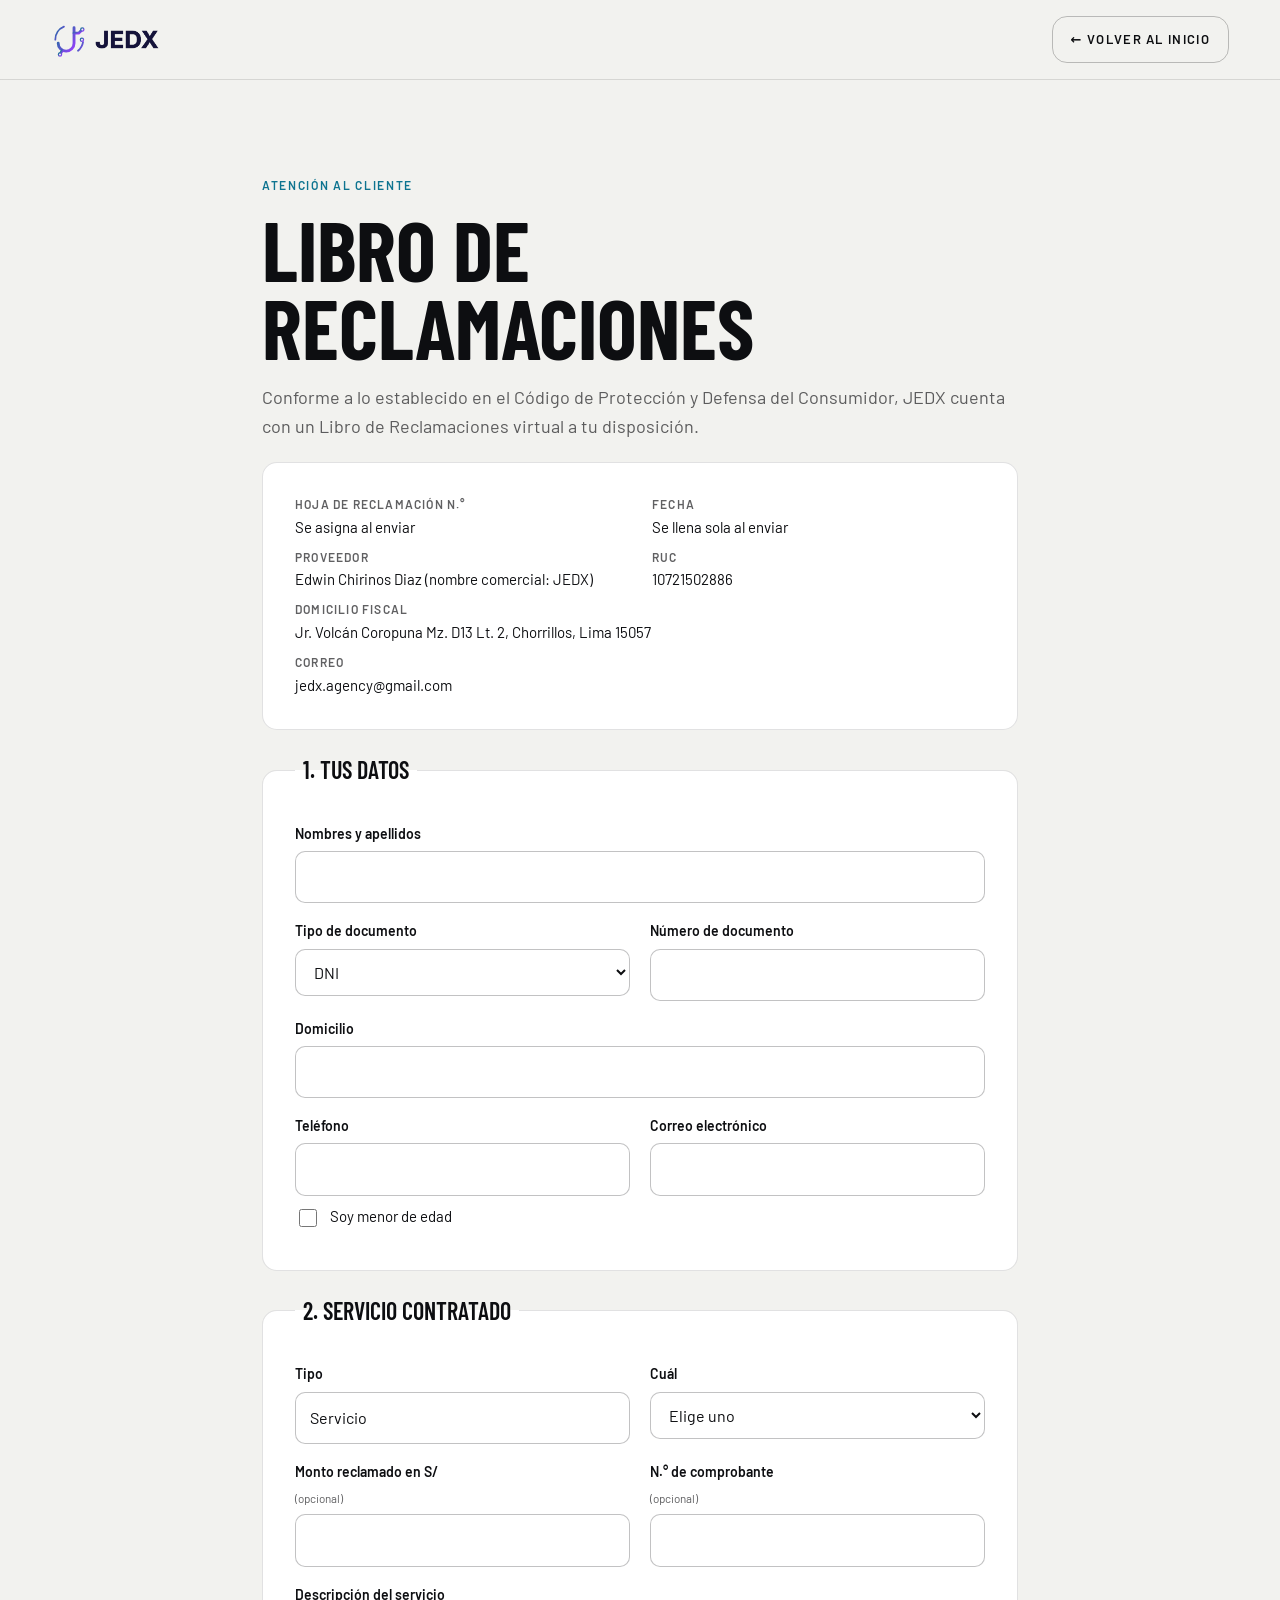
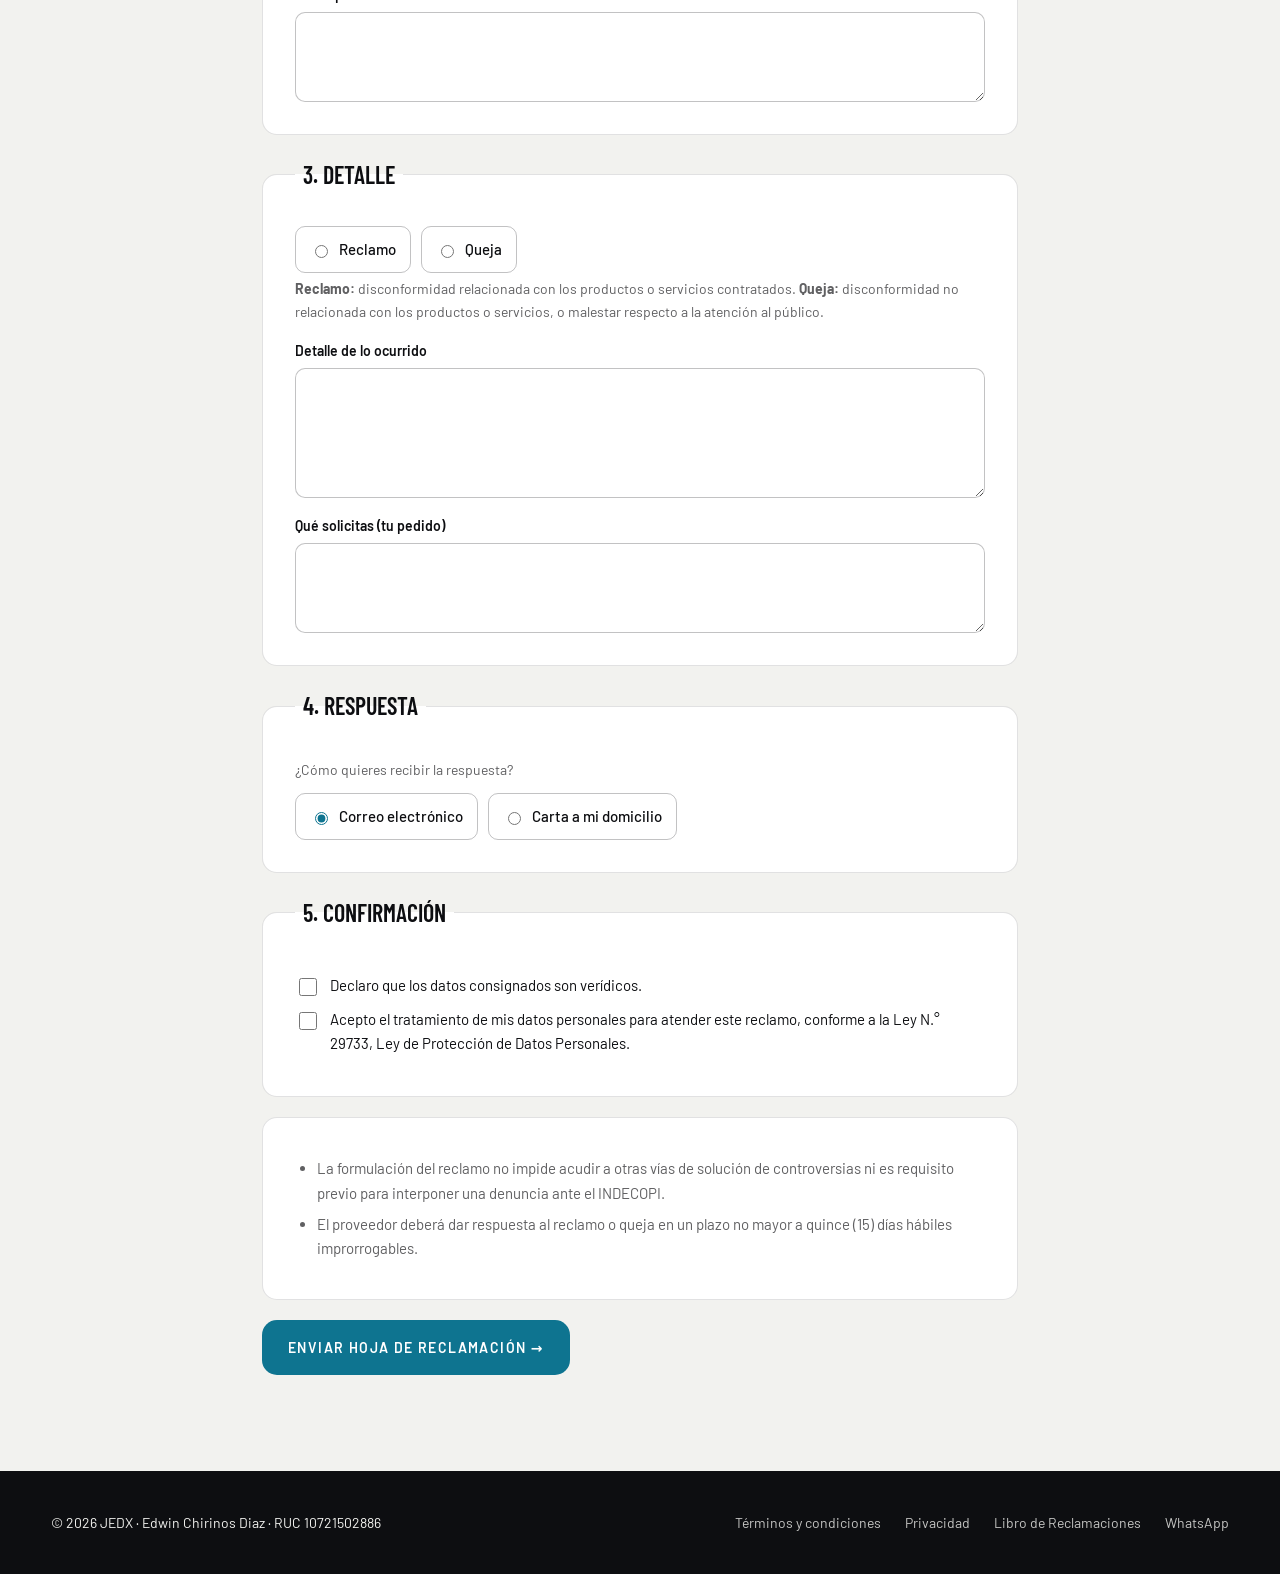
==== libro-de-reclamaciones.html @ 4de5710d "Web JEDX: versión actual con todos los arreglos Incluye página principal, paneles de servicios/proye" ====
<!doctype html>
<html lang="es">
<head>
<meta charset="utf-8">
<meta name="viewport" content="width=device-width, initial-scale=1">
<title>Libro de Reclamaciones | JEDX</title>
<meta name="description" content="Libro de Reclamaciones virtual de JEDX: registra un reclamo o una queja.">
<link rel="canonical" href="https://jedx.studio/libro-de-reclamaciones.html">
<link rel="icon" href="assets/img/favicon.svg" type="image/svg+xml">
<link rel="apple-touch-icon" href="assets/img/apple-touch-icon.png">
<meta name="theme-color" content="#F2F2EF">
<link rel="stylesheet" href="assets/css/legal.css">
</head>
<body>
<header class="top">
  <a class="logo" href="index.html" aria-label="JEDX, volver al inicio" style="display:flex;align-items:center;gap:8px"><svg width="36" height="36" viewBox="0 0 200 200" aria-hidden="true" focusable="false"><defs><linearGradient id="lgL" x1="0" y1="0" x2="1" y2="1"><stop offset="0" stop-color="#0E7490"/><stop offset="1" stop-color="#9B3DFF"/></linearGradient></defs><g fill="none" stroke="url(#lgL)" stroke-width="16" stroke-linecap="round"><path d="M128 32 V118 A44 44 0 0 1 40 118"/><path d="M128 62 H154 L170 46"/><path d="M128 98 H168"/><path d="M62 160 L52 176"/><path d="M24 98 A78 78 0 0 1 72 26" stroke-width="10"/><path d="M178 112 A78 78 0 0 1 150 160" stroke-width="10"/></g><g fill="#F2F2EF" stroke="url(#lgL)" stroke-width="7"><circle cx="174" cy="42" r="9"/><circle cx="172" cy="98" r="9"/><circle cx="50" cy="180" r="9"/></g></svg><img src="assets/img/jedx-wordmark.png" alt="JEDX" width="66" height="21" style="display:block;height:21px;width:auto"></a>
  <a class="back" href="index.html">← Volver al inicio</a>
</header>
<main>
<p class="kicker">Atención al cliente</p>
<h1>Libro de Reclamaciones</h1>
<p class="lead">Conforme a lo establecido en el Código de Protección y Defensa del Consumidor, JEDX cuenta con un Libro de Reclamaciones virtual a tu disposición.</p>

<div class="card" id="cabecera">
  <div class="hoja-head">
    <div><b>Hoja de reclamación N.°</b><span id="h-num">Se asigna al enviar</span></div>
    <div><b>Fecha</b><span id="h-fecha">Se llena sola al enviar</span></div>
    <div><b>Proveedor</b>Edwin Chirinos Diaz (nombre comercial: JEDX)</div>
    <div><b>RUC</b>10721502886</div>
    <div class="full"><b>Domicilio fiscal</b>Jr. Volcán Coropuna Mz. D13 Lt. 2, Chorrillos, Lima 15057</div>
    <div><b>Correo</b>jedx.agency@gmail.com</div>
  </div>
</div>

<form id="reclamo" novalidate>
<fieldset>
  <legend>1. Tus datos</legend>
  <div class="grid">
    <label class="f full">Nombres y apellidos<input type="text" name="nombre" required autocomplete="name" maxlength="120"></label>
    <label class="f">Tipo de documento<select name="tipo_doc" required><option value="DNI">DNI</option><option value="CE">Carné de extranjería</option><option value="Pasaporte">Pasaporte</option></select></label>
    <label class="f ">Número de documento<input type="text" name="num_doc" required inputmode="numeric" maxlength="20"></label>
    <label class="f full">Domicilio<input type="text" name="domicilio" required autocomplete="street-address" maxlength="200"></label>
    <label class="f ">Teléfono<input type="tel" name="telefono" required autocomplete="tel" maxlength="20"></label>
    <label class="f ">Correo electrónico<input type="email" name="correo" required autocomplete="email" maxlength="120"></label>
  </div>
  <label class="check"><input type="checkbox" name="menor" id="menor"> Soy menor de edad</label>
  <div class="grid hidden" id="apoderado">
    <label class="f full">Nombre del padre, madre o apoderado <small>(opcional)</small><input type="text" name="apod_nombre" maxlength="120"></label>
    <label class="f ">Documento del padre, madre o apoderado <small>(opcional)</small><input type="text" name="apod_doc" maxlength="20"></label>
  </div>
</fieldset>

<fieldset>
  <legend>2. Servicio contratado</legend>
  <div class="grid">
    <label class="f">Tipo<input type="text" value="Servicio" readonly name="bien"></label>
    <label class="f">Cuál<select name="servicio" required><option value="">Elige uno</option><option>Branding</option><option>Logotipo</option><option>Diseño web</option><option>Landing page</option><option>Web para startup</option><option>Plan mensual de hosting o mantenimiento</option><option>Otro</option></select></label>
    <label class="f ">Monto reclamado en S/ <small>(opcional)</small><input type="number" name="monto" min="0" step="0.01" inputmode="decimal"></label>
    <label class="f ">N.° de comprobante <small>(opcional)</small><input type="text" name="comprobante" maxlength="40"></label>
    <label class="f full">Descripción del servicio<textarea name="desc_servicio" required maxlength="1500" style="min-height:90px"></textarea></label>
  </div>
</fieldset>

<fieldset>
  <legend>3. Detalle</legend>
  <div class="radios" role="radiogroup" aria-label="Tipo">
    <label><input type="radio" name="tipo" value="Reclamo" required> Reclamo</label>
    <label><input type="radio" name="tipo" value="Queja"> Queja</label>
  </div>
  <p class="hint"><strong>Reclamo:</strong> disconformidad relacionada con los productos o servicios contratados. <strong>Queja:</strong> disconformidad no relacionada con los productos o servicios, o malestar respecto a la atención al público.</p>
  <div class="grid" style="margin-top:16px">
    <label class="f full">Detalle de lo ocurrido<textarea name="detalle" required maxlength="4000"></textarea></label>
    <label class="f full">Qué solicitas (tu pedido)<textarea name="pedido" required maxlength="2000" style="min-height:90px"></textarea></label>
  </div>
</fieldset>

<fieldset>
  <legend>4. Respuesta</legend>
  <p class="hint" style="margin:0 0 12px">¿Cómo quieres recibir la respuesta?</p>
  <div class="radios">
    <label><input type="radio" name="respuesta" value="Correo electrónico" required checked> Correo electrónico</label>
    <label><input type="radio" name="respuesta" value="Carta a mi domicilio"> Carta a mi domicilio</label>
  </div>
</fieldset>

<fieldset>
  <legend>5. Confirmación</legend>
  <label class="check"><input type="checkbox" name="veridico" required> Declaro que los datos consignados son verídicos.</label>
  <label class="check"><input type="checkbox" name="datos" required> Acepto el tratamiento de mis datos personales para atender este reclamo, conforme a la Ley N.° 29733, Ley de Protección de Datos Personales.</label>
</fieldset>

<div class="card note">
  <ul style="margin:0">
    <li>La formulación del reclamo no impide acudir a otras vías de solución de controversias ni es requisito previo para interponer una denuncia ante el INDECOPI.</li>
    <li>El proveedor deberá dar respuesta al reclamo o queja en un plazo no mayor a quince (15) días hábiles improrrogables.</li>
  </ul>
</div>

<button class="btn" type="submit" id="enviar">Enviar hoja de reclamación →</button>
<p class="err hidden" id="err" role="alert"></p>
</form>

<div class="card ok hidden" id="listo" tabindex="-1">
  <p class="kicker" style="margin-bottom:6px">Hoja registrada</p>
  <h2 style="margin:0 0 8px">Hoja N.° <span id="r-num"></span></h2>
  <p id="r-msg" style="margin:0 0 16px"></p>
  <div id="r-copia"></div>
  <div class="noprint" style="display:flex;flex-wrap:wrap;gap:12px;margin-top:20px">
    <button class="btn" type="button" id="imprimir">Descargar / imprimir copia</button>
    <a class="btn ghost" id="r-mail" href="#">Enviar copia por correo</a>
  </div>
</div>

</main>
<footer>
  <div class="row">
    <span>© 2026 JEDX · Edwin Chirinos Diaz · RUC 10721502886</span>
    <nav aria-label="Legal"><a href="terminos.html">Términos y condiciones</a><a href="terminos.html#datos">Privacidad</a><a href="libro-de-reclamaciones.html">Libro de Reclamaciones</a><a href="https://wa.me/51967226136" target="_blank" rel="noopener">WhatsApp</a></nav>
  </div>
</footer>

<script>
(function(){
  var f=document.getElementById('reclamo'), menor=document.getElementById('menor'), apod=document.getElementById('apoderado');
  var err=document.getElementById('err'), btn=document.getElementById('enviar');
  menor.addEventListener('change',function(){apod.classList.toggle('hidden',!menor.checked);apod.querySelectorAll('input').forEach(function(i){i.required=menor.checked;});});
  function esc(s){return String(s==null?'':s).replace(/[&<>"]/g,function(c){return {'&':'&amp;','<':'&lt;','>':'&gt;','"':'&quot;'}[c];});}
  var LBL=[['nombre','Nombres y apellidos'],['tipo_doc','Tipo de documento'],['num_doc','N.° de documento'],['domicilio','Domicilio'],['telefono','Teléfono'],['correo','Correo'],['apod_nombre','Padre, madre o apoderado'],['apod_doc','Documento del apoderado'],['servicio','Servicio contratado'],['monto','Monto reclamado (S/)'],['comprobante','N.° de comprobante'],['desc_servicio','Descripción del servicio'],['tipo','Tipo'],['detalle','Detalle'],['pedido','Pedido'],['respuesta','Respuesta por']];
  function datos(){var d={};new FormData(f).forEach(function(v,k){d[k]=typeof v==='string'?v.trim():v;});d.menor=menor.checked;d.veridico=!!f.veridico.checked;d.datos=!!f.datos.checked;return d;}
  function copiaHTML(d){return '<div class="tbl"><table><tbody>'+LBL.filter(function(p){return d[p[0]];}).map(function(p){return '<tr><th style="width:38%">'+esc(p[1])+'</th><td style="white-space:pre-wrap">'+esc(d[p[0]])+'</td></tr>';}).join('')+'</tbody></table></div>';}
  function copiaTXT(n,fe,d){return 'HOJA DE RECLAMACIÓN N.° '+n+'\nFecha: '+fe+'\nProveedor: Edwin Chirinos Diaz (JEDX) · RUC 10721502886\n\n'+LBL.filter(function(p){return d[p[0]];}).map(function(p){return p[1]+': '+d[p[0]];}).join('\n');}
  function mostrar(n,fe,d,msg){
    document.getElementById('h-num').textContent=n;document.getElementById('h-fecha').textContent=fe;
    document.getElementById('r-num').textContent=n;document.getElementById('r-msg').textContent=msg;
    document.getElementById('r-copia').innerHTML=copiaHTML(d);
    document.getElementById('r-mail').href='mailto:jedx.agency@gmail.com?cc='+encodeURIComponent(d.correo||'')+'&subject='+encodeURIComponent('Hoja de reclamación N.° '+n)+'&body='+encodeURIComponent(copiaTXT(n,fe,d));
    f.classList.add('hidden');var l=document.getElementById('listo');l.classList.remove('hidden');l.focus();l.scrollIntoView({behavior:'smooth',block:'start'});
  }
  document.getElementById('imprimir').addEventListener('click',function(){window.print();});
  f.addEventListener('submit',function(e){
    e.preventDefault();err.classList.add('hidden');
    if(!f.checkValidity()){var bad=f.querySelector(':invalid');err.textContent='Revisa este campo: '+((bad.closest('label')||{}).textContent||'campo obligatorio').replace(/\s+/g,' ').trim().slice(0,80);err.classList.remove('hidden');bad.focus();return;}
    var d=datos();btn.disabled=true;btn.textContent='Enviando…';
    fetch('/api/reclamo',{method:'POST',headers:{'Content-Type':'application/json'},body:JSON.stringify(d)})
      .then(function(r){return r.json().then(function(j){if(!r.ok)throw j;return j;});})
      .then(function(j){mostrar(j.numero,j.fecha,d,j.correo_enviado?'Registramos tu hoja y enviamos una copia a '+d.correo+'. Te responderemos en un plazo máximo de 15 días hábiles.':'Registramos tu hoja. Guarda esta copia con el botón de abajo. Te responderemos en un plazo máximo de 15 días hábiles.');})
      .catch(function(j){
        btn.disabled=false;btn.textContent='Enviar hoja de reclamación →';
        if(j&&j.error&&!j.fallback){err.textContent=j.error;err.classList.remove('hidden');return;}
        var now=new Date(),fe=now.toLocaleDateString('es-PE')+' '+now.toLocaleTimeString('es-PE',{hour:'2-digit',minute:'2-digit'});
        mostrar('PEND-'+now.getTime().toString().slice(-6),fe,d,'No pudimos registrar tu hoja automáticamente. Usa el botón «Enviar copia por correo» para enviárnosla a jedx.agency@gmail.com; te confirmaremos el número oficial.');
      });
  });
})();
</script>

</body>
</html>
---- assets/css/legal.css ----
@font-face{font-family:'Barlow';font-weight:400;font-display:swap;src:url("../fonts/fc63a478.woff2") format('woff2')}
@font-face{font-family:'Barlow';font-weight:500;font-display:swap;src:url("../fonts/796e1c4a.woff2") format('woff2')}
@font-face{font-family:'Barlow';font-weight:600;font-display:swap;src:url("../fonts/5e13ee5c.woff2") format('woff2')}
@font-face{font-family:'Barlow';font-weight:700;font-display:swap;src:url("../fonts/4f1eda33.woff2") format('woff2')}
@font-face{font-family:'Barlow Condensed';font-weight:600;font-display:swap;src:url("../fonts/ab74875f.woff2") format('woff2')}
@font-face{font-family:'Barlow Condensed';font-weight:700;font-display:swap;src:url("../fonts/1bac1130.woff2") format('woff2')}
:root{--ink:#0D0E11;--paper:#F2F2EF;--accent:#0E7490;--line:rgba(13,14,17,.12);--muted:rgba(13,14,17,.66)}
*{box-sizing:border-box}
html{-webkit-text-size-adjust:100%}
body{margin:0;background:var(--paper);color:var(--ink);font-family:'Barlow',system-ui,sans-serif;font-size:17px;line-height:1.65}
a{color:inherit}
.top{position:sticky;top:0;z-index:5;display:flex;align-items:center;justify-content:space-between;gap:16px;padding:16px clamp(16px,4vw,56px);background:rgba(242,242,239,.92);backdrop-filter:blur(10px);border-bottom:1px solid var(--line)}
.logo{font-family:'Barlow Condensed',sans-serif;font-weight:700;font-size:30px;letter-spacing:.02em;text-decoration:none;line-height:1}
.back{font-size:13px;font-weight:600;letter-spacing:.1em;text-transform:uppercase;text-decoration:none;padding:12px 18px;border:1px solid rgba(13,14,17,.25);border-radius:15px}
.back:hover{background:var(--ink);color:var(--paper)}
main{max-width:820px;margin:0 auto;padding:clamp(48px,8vw,96px) clamp(16px,4vw,32px) 96px}
.kicker{font-size:12px;font-weight:600;letter-spacing:.14em;text-transform:uppercase;color:var(--accent);margin:0 0 14px}
h1{font-family:'Barlow Condensed',sans-serif;font-weight:700;text-transform:uppercase;font-size:clamp(44px,8vw,84px);line-height:.92;margin:0 0 18px}
h2{font-family:'Barlow Condensed',sans-serif;font-weight:600;text-transform:uppercase;font-size:clamp(26px,3.4vw,34px);line-height:1;margin:56px 0 14px;scroll-margin-top:90px}
h3{font-size:18px;margin:28px 0 8px}
.lead{font-size:18px;color:var(--muted);margin:0 0 8px}
.date{font-size:13px;letter-spacing:.08em;text-transform:uppercase;color:var(--muted)}
ul,ol{padding-left:22px}
li{margin:6px 0}
.toc{margin:32px 0 0;padding:20px 24px;background:#fff;border:1px solid var(--line);border-radius:15px}
.toc ol{margin:6px 0 0}
.toc a{text-decoration:none}.toc a:hover{color:var(--accent)}
.tbl{width:100%;overflow-x:auto;margin:16px 0;border:1px solid var(--line);border-radius:15px;background:#fff}
table{width:100%;border-collapse:collapse;font-size:15px;min-width:520px}
th,td{text-align:left;padding:12px 16px;border-bottom:1px solid var(--line);vertical-align:top}
th{font-size:12px;letter-spacing:.1em;text-transform:uppercase;color:var(--muted);font-weight:600}
tr:last-child td{border-bottom:0}
.card{background:#fff;border:1px solid var(--line);border-radius:15px;padding:clamp(20px,3vw,32px);margin:20px 0}
.note{font-size:15px;color:var(--muted)}
footer{background:var(--ink);color:var(--paper);padding:40px clamp(16px,4vw,56px);font-size:14px}
footer .row{display:flex;flex-wrap:wrap;gap:12px 28px;justify-content:space-between;align-items:center;max-width:1200px;margin:0 auto}
footer a{text-decoration:none;opacity:.8}footer a:hover{opacity:1;color:#0E7490}
footer nav{display:flex;flex-wrap:wrap;gap:12px 24px}
/* formulario */
fieldset{border:1px solid var(--line);border-radius:15px;background:#fff;padding:clamp(20px,3vw,32px);margin:0 0 20px}
legend{font-family:'Barlow Condensed',sans-serif;font-weight:600;text-transform:uppercase;font-size:24px;padding:0 8px}
.grid{display:grid;grid-template-columns:repeat(auto-fit,minmax(min(100%,240px),1fr));gap:16px 20px}
.full{grid-column:1/-1}
label.f{display:flex;flex-direction:column;gap:6px;font-size:14px;font-weight:600}
label.f small{font-weight:400;color:var(--muted)}
input[type=text],input[type=email],input[type=tel],input[type=number],select,textarea{font:inherit;font-size:16px;font-weight:400;padding:12px 14px;border:1px solid rgba(13,14,17,.25);border-radius:10px;background:#fff;color:var(--ink);width:100%}
textarea{min-height:130px;resize:vertical}
input:focus,select:focus,textarea:focus{outline:2px solid var(--accent);outline-offset:1px;border-color:transparent}
.radios{display:flex;flex-wrap:wrap;gap:10px}
.radios label{display:flex;align-items:center;gap:8px;padding:10px 14px;border:1px solid rgba(13,14,17,.25);border-radius:10px;cursor:pointer;font-size:15px;font-weight:500}
.radios input{accent-color:var(--accent)}
.check{display:flex;gap:10px;align-items:flex-start;font-size:15px;margin:8px 0}
.check input{margin-top:5px;accent-color:var(--accent);width:18px;height:18px;flex:none}
.hint{font-size:14px;color:var(--muted);margin:4px 0 0}
.btn{display:inline-flex;align-items:center;gap:10px;padding:16px 26px;background:var(--accent);color:#fff;border:0;border-radius:15px;font:inherit;font-size:14px;font-weight:600;letter-spacing:.1em;text-transform:uppercase;cursor:pointer;text-decoration:none}
.btn.ghost{background:transparent;color:var(--ink);border:1px solid rgba(13,14,17,.3)}
.btn:disabled{opacity:.6;cursor:wait}
.err{color:#C62828;font-size:14px;font-weight:600;margin:12px 0 0}
.hoja-head{display:grid;grid-template-columns:repeat(auto-fit,minmax(min(100%,220px),1fr));gap:8px 24px;font-size:15px}
.hoja-head b{display:block;font-size:12px;letter-spacing:.1em;text-transform:uppercase;color:var(--muted);font-weight:600}
.ok{border-color:var(--accent);scroll-margin-top:90px}
.hidden{display:none !important}
@media print{.top,footer,.noprint{display:none !important}body{background:#fff}main{padding:0}.card,fieldset{border-color:#999}}
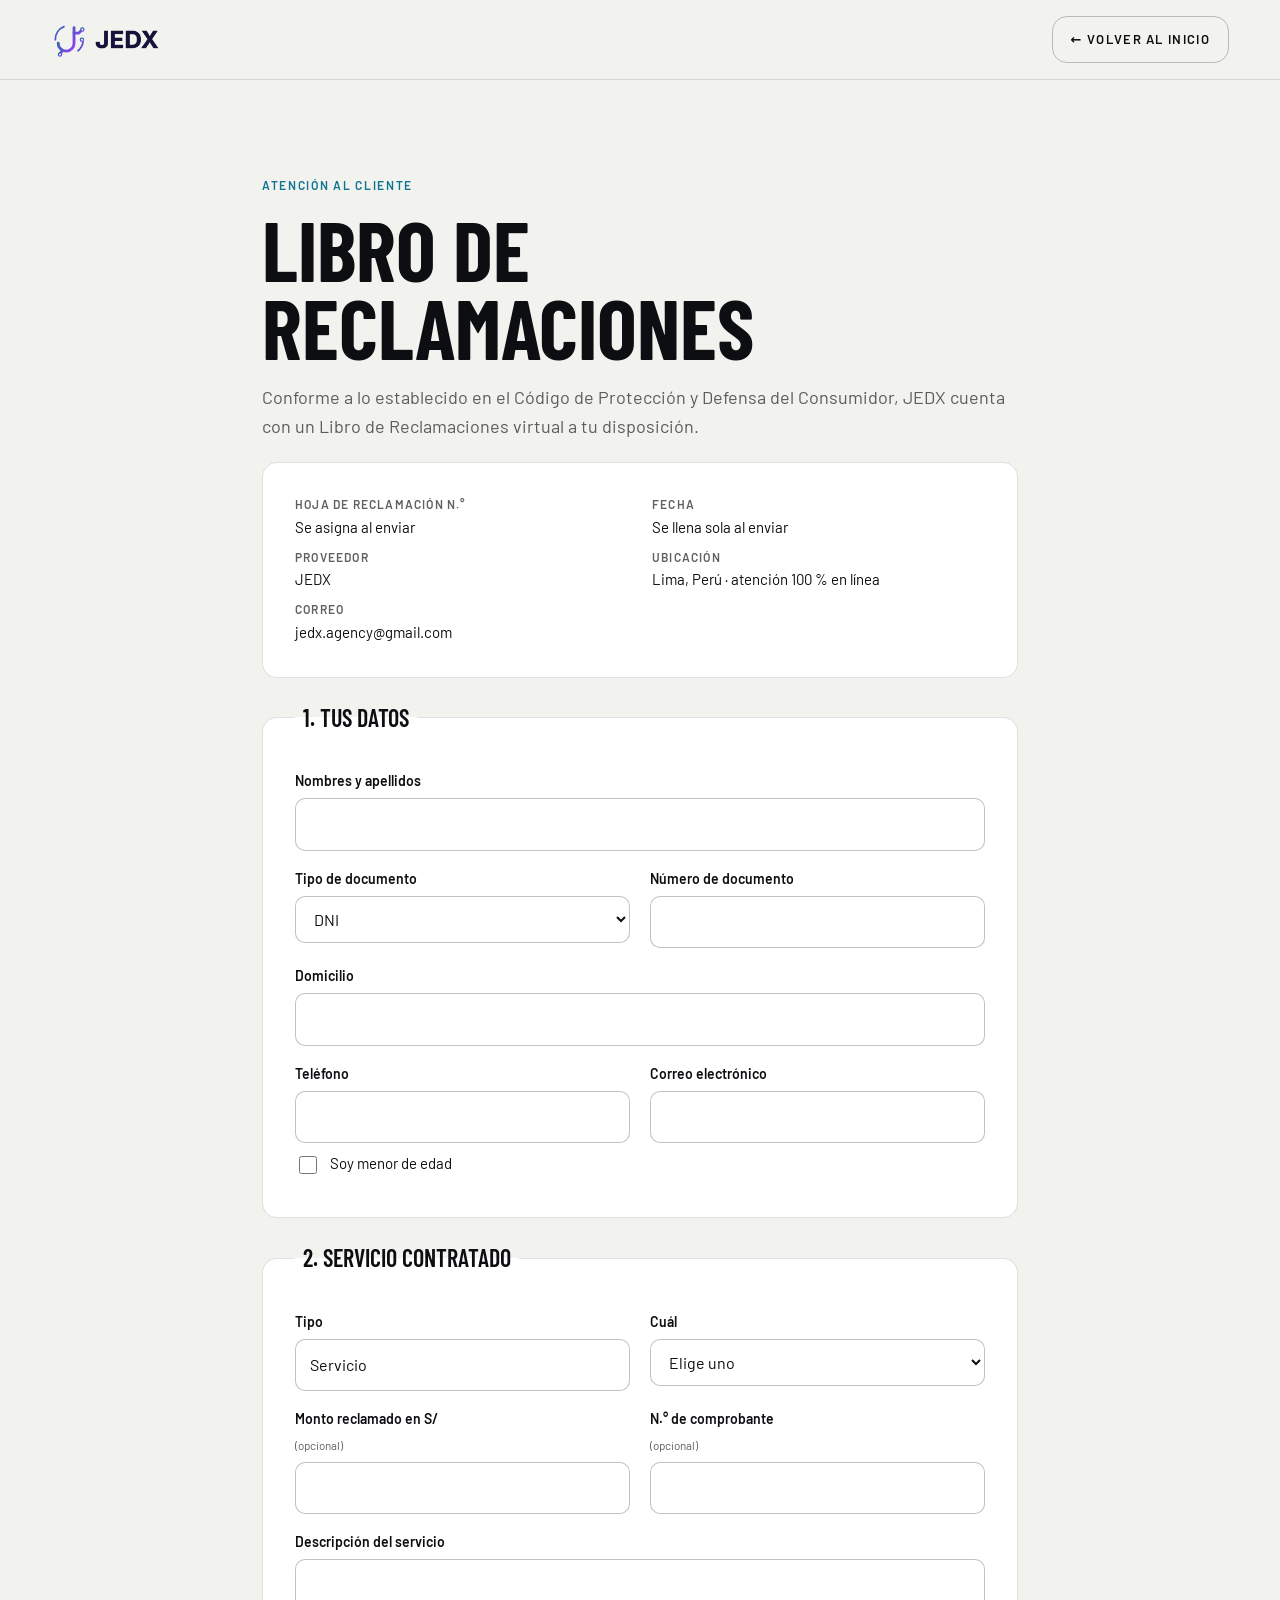
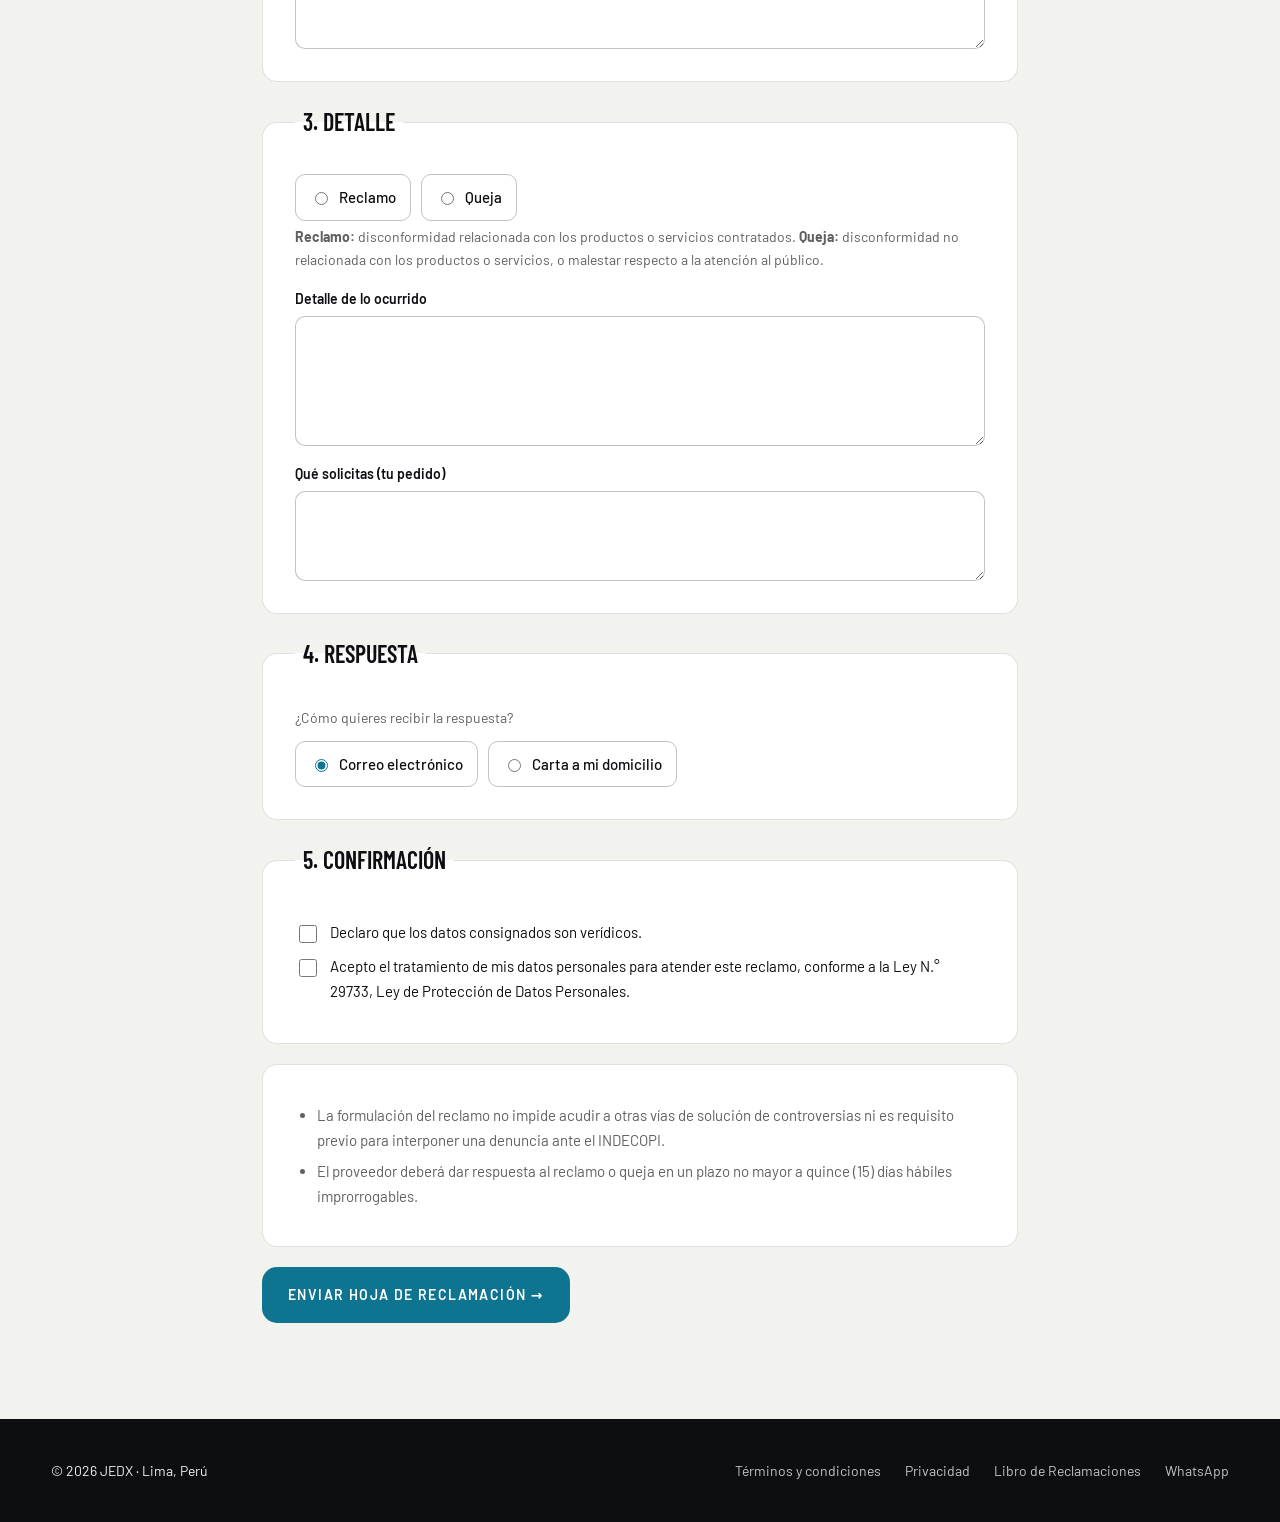
==== commit 3538b982: "Quita datos personales (nombre completo, RUC y domicilio) de la web Términos, Libro de Reclamaciones" ====
--- a/libro-de-reclamaciones.html
+++ b/libro-de-reclamaciones.html
@@ -25,9 +25,8 @@
   <div class="hoja-head">
     <div><b>Hoja de reclamación N.°</b><span id="h-num">Se asigna al enviar</span></div>
     <div><b>Fecha</b><span id="h-fecha">Se llena sola al enviar</span></div>
-    <div><b>Proveedor</b>Edwin Chirinos Diaz (nombre comercial: JEDX)</div>
-    <div><b>RUC</b>10721502886</div>
-    <div class="full"><b>Domicilio fiscal</b>Jr. Volcán Coropuna Mz. D13 Lt. 2, Chorrillos, Lima 15057</div>
+    <div><b>Proveedor</b>JEDX</div>
+    <div><b>Ubicación</b>Lima, Perú · atención 100 % en línea</div>
     <div><b>Correo</b>jedx.agency@gmail.com</div>
   </div>
 </div>
@@ -114,7 +113,7 @@
 </main>
 <footer>
   <div class="row">
-    <span>© 2026 JEDX · Edwin Chirinos Diaz · RUC 10721502886</span>
+    <span>© 2026 JEDX · Lima, Perú</span>
     <nav aria-label="Legal"><a href="terminos.html">Términos y condiciones</a><a href="terminos.html#datos">Privacidad</a><a href="libro-de-reclamaciones.html">Libro de Reclamaciones</a><a href="https://wa.me/51967226136" target="_blank" rel="noopener">WhatsApp</a></nav>
   </div>
 </footer>
@@ -128,7 +127,7 @@
   var LBL=[['nombre','Nombres y apellidos'],['tipo_doc','Tipo de documento'],['num_doc','N.° de documento'],['domicilio','Domicilio'],['telefono','Teléfono'],['correo','Correo'],['apod_nombre','Padre, madre o apoderado'],['apod_doc','Documento del apoderado'],['servicio','Servicio contratado'],['monto','Monto reclamado (S/)'],['comprobante','N.° de comprobante'],['desc_servicio','Descripción del servicio'],['tipo','Tipo'],['detalle','Detalle'],['pedido','Pedido'],['respuesta','Respuesta por']];
   function datos(){var d={};new FormData(f).forEach(function(v,k){d[k]=typeof v==='string'?v.trim():v;});d.menor=menor.checked;d.veridico=!!f.veridico.checked;d.datos=!!f.datos.checked;return d;}
   function copiaHTML(d){return '<div class="tbl"><table><tbody>'+LBL.filter(function(p){return d[p[0]];}).map(function(p){return '<tr><th style="width:38%">'+esc(p[1])+'</th><td style="white-space:pre-wrap">'+esc(d[p[0]])+'</td></tr>';}).join('')+'</tbody></table></div>';}
-  function copiaTXT(n,fe,d){return 'HOJA DE RECLAMACIÓN N.° '+n+'\nFecha: '+fe+'\nProveedor: Edwin Chirinos Diaz (JEDX) · RUC 10721502886\n\n'+LBL.filter(function(p){return d[p[0]];}).map(function(p){return p[1]+': '+d[p[0]];}).join('\n');}
+  function copiaTXT(n,fe,d){return 'HOJA DE RECLAMACIÓN N.° '+n+'\nFecha: '+fe+'\nProveedor: JEDX · Lima, Perú\n\n'+LBL.filter(function(p){return d[p[0]];}).map(function(p){return p[1]+': '+d[p[0]];}).join('\n');}
   function mostrar(n,fe,d,msg){
     document.getElementById('h-num').textContent=n;document.getElementById('h-fecha').textContent=fe;
     document.getElementById('r-num').textContent=n;document.getElementById('r-msg').textContent=msg;
